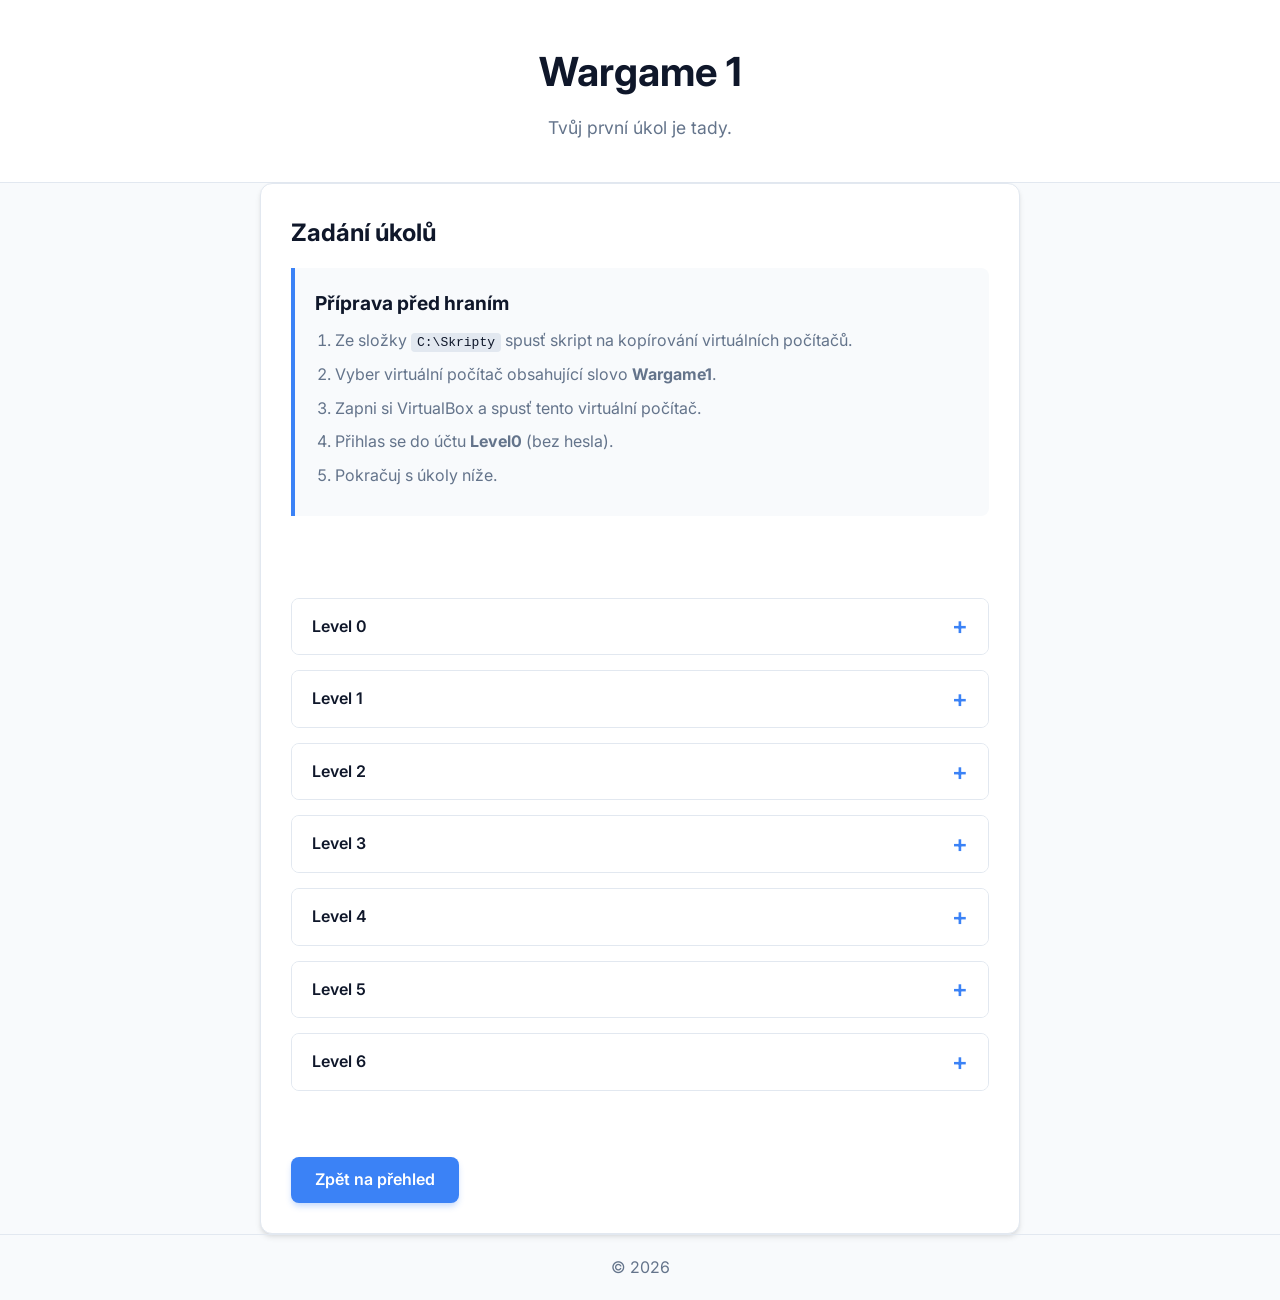
==== wargame1/index.html @ 3909fc96 "Initial commit" ====
<!DOCTYPE html>
<html lang="cs">

<head>
    <meta charset="UTF-8">
    <meta name="viewport" content="width=device-width, initial-scale=1.0">
    <title>Wargame 1</title>
    <link rel="stylesheet" href="../style.css">
    <link rel="preconnect" href="https://fonts.googleapis.com">
    <link rel="preconnect" href="https://fonts.gstatic.com" crossorigin>
    <link href="https://fonts.googleapis.com/css2?family=Inter:wght@400;500;600;700&display=swap" rel="stylesheet">
</head>

<body>
    <header>
        <div class="container">
            <h1>Wargame 1</h1>
            <p>Tvůj první úkol je tady.</p>
        </div>
    </header>

    <main class="container">
        <section class="tasks">
            <h2>Zadání úkolů</h2>
            
            <div class="setup-box">
                <h3>Příprava před hraním</h3>
                <ol>
                    <li>Ze složky <code>C:\Skripty</code> spusť skript na kopírování virtuálních počítačů.</li>
                    <li>Vyber virtuální počítač obsahující slovo <strong>Wargame1</strong>.</li>
                    <li>Zapni si VirtualBox a spusť tento virtuální počítač.</li>
                    <li>Přihlas se do účtu <strong>Level0</strong> (bez hesla).</li>
                    <li>Pokračuj s úkoly níže.</li>
                </ol>
            </div>

            <br><br>
            <!-- Kontejner, kam se pomocí JavaScriptu vygenerují úkoly -->
            <div id="tasks-container"></div>

            <br><br>
            <a href="../index.html" class="btn">Zpět na přehled</a>
        </section>
    </main>

    <!-- Načtení dat a skript pro vygenerování úkolů -->
    <script src="data.js"></script>
    <script>
        // Najdeme kontejner na stránce
        const container = document.getElementById('tasks-container');

        // Projdeme všechna data z data.js a pro každé vytvoříme HTML element
        wargame1Data.forEach(task => {
            const details = document.createElement('details');
            details.className = 'task-item';

            details.innerHTML = `
                <summary>${task.title}</summary>
                <div class="task-content">
                    <p>${task.description}</p>
                </div>
            `;

            container.appendChild(details);
        });
    </script>

    <footer>
        <div class="container">
            <p>&copy; 2026</p>
        </div>
    </footer>
</body>

</html>
---- style.css ----
/* CSS Proměnné pro moderní vzhled (Light/Dark mode připraveno) */
:root {
    --bg-color: #f8fafc;
    --text-color: #0f172a;
    --primary-color: #3b82f6;
    --secondary-color: #64748b;
    --card-bg: #ffffff;
    --border-color: #e2e8f0;
    --font-family: 'Inter', sans-serif;
}

/* Základní reset */
* {
    margin: 0;
    padding: 0;
    box-sizing: border-box;
}

body {
    font-family: var(--font-family);
    background-color: var(--bg-color);
    color: var(--text-color);
    line-height: 1.6;
    display: flex;
    flex-direction: column;
    min-height: 100vh;
}

/* Kontejner pro centrování obsahu */
.container {
    max-width: 800px;
    margin: 0 auto;
    padding: 0 20px;
    width: 100%;
}

/* Hlavička */
header {
    background-color: var(--card-bg);
    border-bottom: 1px solid var(--border-color);
    padding: 40px 0;
    text-align: center;
}

header h1 {
    font-size: 2.5rem;
    font-weight: 700;
    color: var(--text-color);
    margin-bottom: 10px;
}

header p {
    color: var(--secondary-color);
    font-size: 1.1rem;
}

/* Hlavní obsah */
main {
    flex: 1;
    padding: 40px 20px;
}

.tasks {
    background-color: var(--card-bg);
    border: 1px solid var(--border-color);
    border-radius: 12px;
    padding: 30px;
    box-shadow: 0 4px 6px -1px rgba(0, 0, 0, 0.1), 0 2px 4px -1px rgba(0, 0, 0, 0.06);
}

.tasks h2 {
    font-size: 1.5rem;
    margin-bottom: 15px;
    color: var(--text-color);
}

/* Patička */
footer {
    text-align: center;
    padding: 20px 0;
    color: var(--secondary-color);
    border-top: 1px solid var(--border-color);
}

/* Tlačítka */
.btn {
    display: inline-block;
    text-decoration: none;
    padding: 10px 24px;
    background-color: var(--primary-color);
    color: white;
    font-size: 1rem;
    font-weight: 600;
    font-family: inherit;
    border: none;
    border-radius: 8px;
    cursor: pointer;
    transition: all 0.2s ease;
    box-shadow: 0 4px 6px -1px rgba(59, 130, 246, 0.3);
}

.btn:hover {
    background-color: #2563eb; /* Tmavší modrá při najetí */
    transform: translateY(-2px); /* Mírné povyskočení */
    box-shadow: 0 6px 8px -1px rgba(59, 130, 246, 0.4);
}

.btn:active {
    transform: translateY(0);
}

/* --- Rozbalovací úkoly (Accordion) --- */
details.task-item {
    background-color: var(--bg-color);
    border: 1px solid var(--border-color);
    border-radius: 8px;
    margin-bottom: 15px;
    overflow: hidden;
    transition: all 0.3s ease;
}

/* Změna barvy rámečku po rozbalení */
details[open].task-item {
    border-color: var(--primary-color);
    box-shadow: 0 2px 4px rgba(59, 130, 246, 0.1);
}

details.task-item summary {
    padding: 15px 20px;
    font-weight: 600;
    cursor: pointer;
    background-color: var(--card-bg);
    list-style: none; /* Schová výchozí šipku v některých prohlížečích */
    display: flex;
    justify-content: space-between;
    align-items: center;
    color: var(--text-color);
}

details.task-item summary::-webkit-details-marker {
    display: none; /* Schová výchozí šipku v Safari/Chrome */
}

/* Vlastní ikonka plus/mínus na konci */
details.task-item summary::after {
    content: '+';
    font-size: 1.5rem;
    line-height: 1;
    color: var(--primary-color);
    transition: transform 0.2s;
}

details[open].task-item summary::after {
    content: '−'; /* Symbol mínus */
}

/* Obsah úkolu po rozbalení */
.task-content {
    padding: 20px;
    background-color: var(--card-bg);
    border-top: 1px solid var(--border-color);
    color: var(--secondary-color);
}

/* Instrukce pro přípravu hry */
.setup-box {
    background-color: var(--bg-color);
    border-left: 4px solid var(--primary-color);
    padding: 20px;
    margin-bottom: 30px;
    border-radius: 0 8px 8px 0;
}

.setup-box h3 {
    margin-bottom: 10px;
    color: var(--text-color);
    font-size: 1.2rem;
}

.setup-box ol {
    margin-left: 20px;
    color: var(--secondary-color);
}

.setup-box li {
    margin-bottom: 8px;
}

.setup-box code {
    background-color: #e2e8f0;
    padding: 2px 6px;
    border-radius: 4px;
    font-family: monospace;
    color: #0f172a;
}
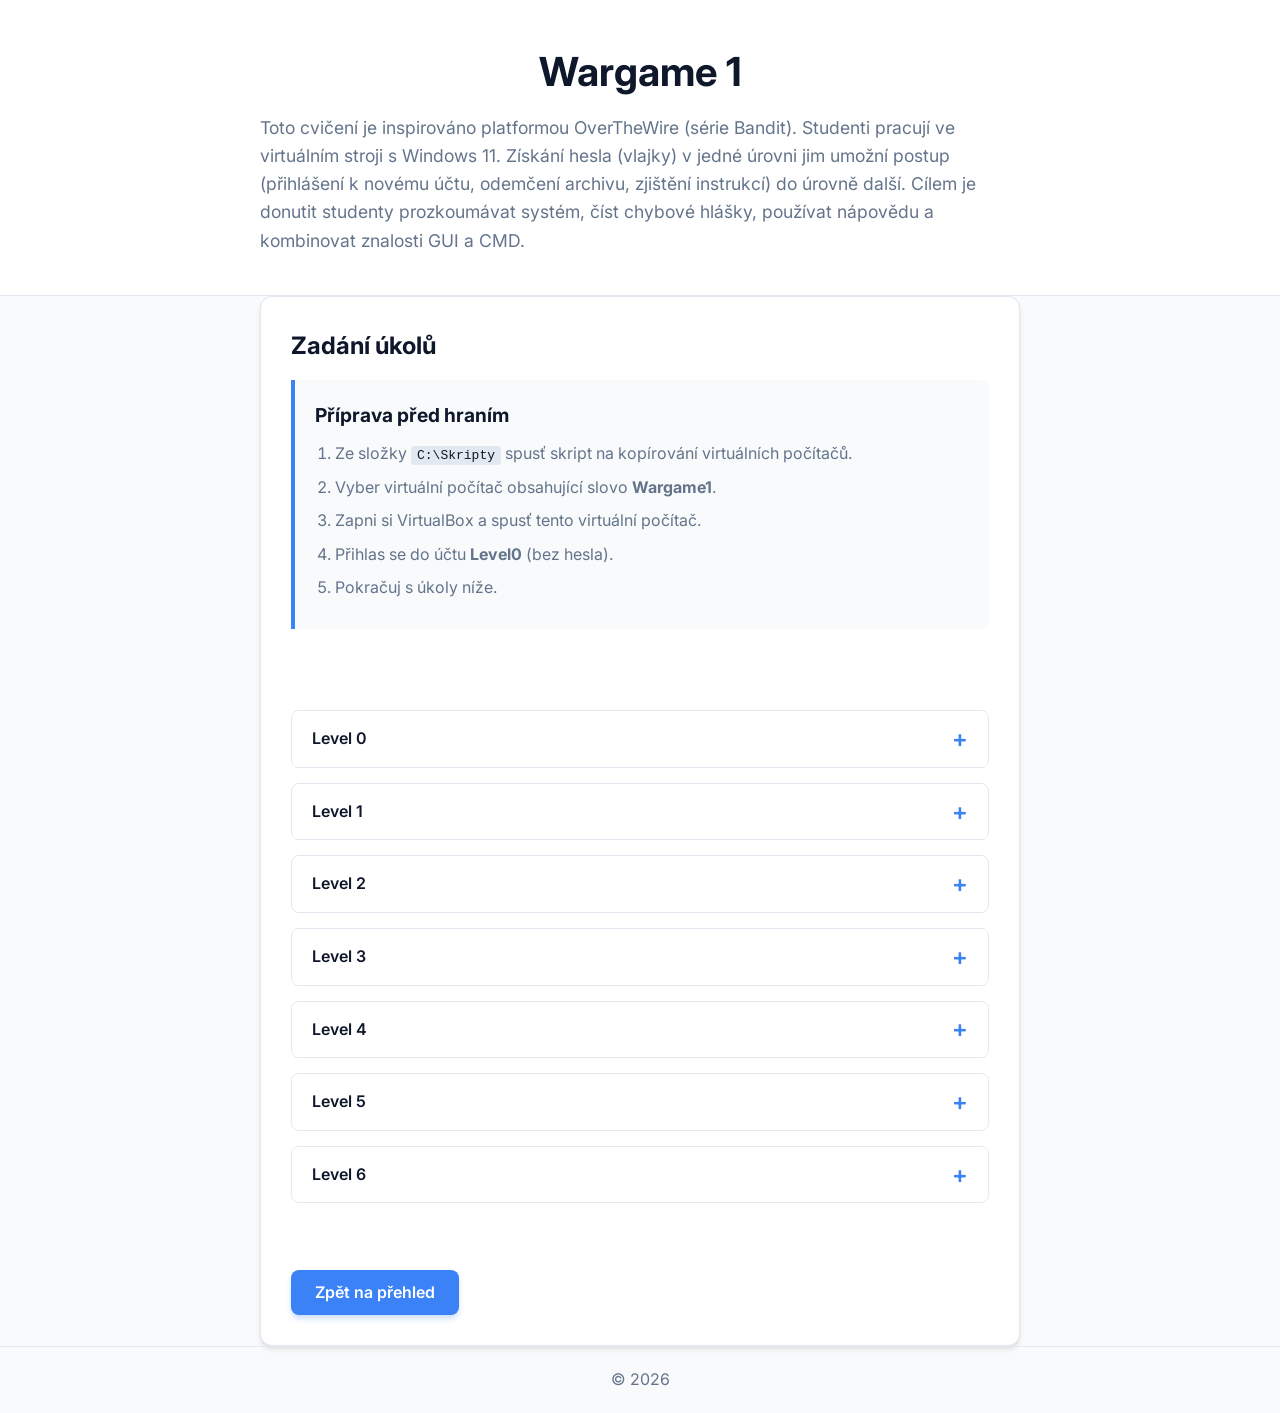
==== commit ee8619ba: "text update" ====
--- a/wargame1/index.html
+++ b/wargame1/index.html
@@ -15,14 +15,19 @@
     <header>
         <div class="container">
             <h1>Wargame 1</h1>
-            <p>Tvůj první úkol je tady.</p>
+            <p style="text-align: left;">Toto cvičení je inspirováno platformou OverTheWire (série Bandit). Studenti
+                pracují ve
+                virtuálním stroji
+                s Windows 11. Získání hesla (vlajky) v jedné úrovni jim umožní postup (přihlášení k novému účtu,
+                odemčení archivu, zjištění instrukcí) do úrovně další. Cílem je donutit studenty prozkoumávat systém,
+                číst chybové hlášky, používat nápovědu a kombinovat znalosti GUI a CMD.</p>
         </div>
     </header>
 
     <main class="container">
         <section class="tasks">
             <h2>Zadání úkolů</h2>
-            
+
             <div class="setup-box">
                 <h3>Příprava před hraním</h3>
                 <ol>
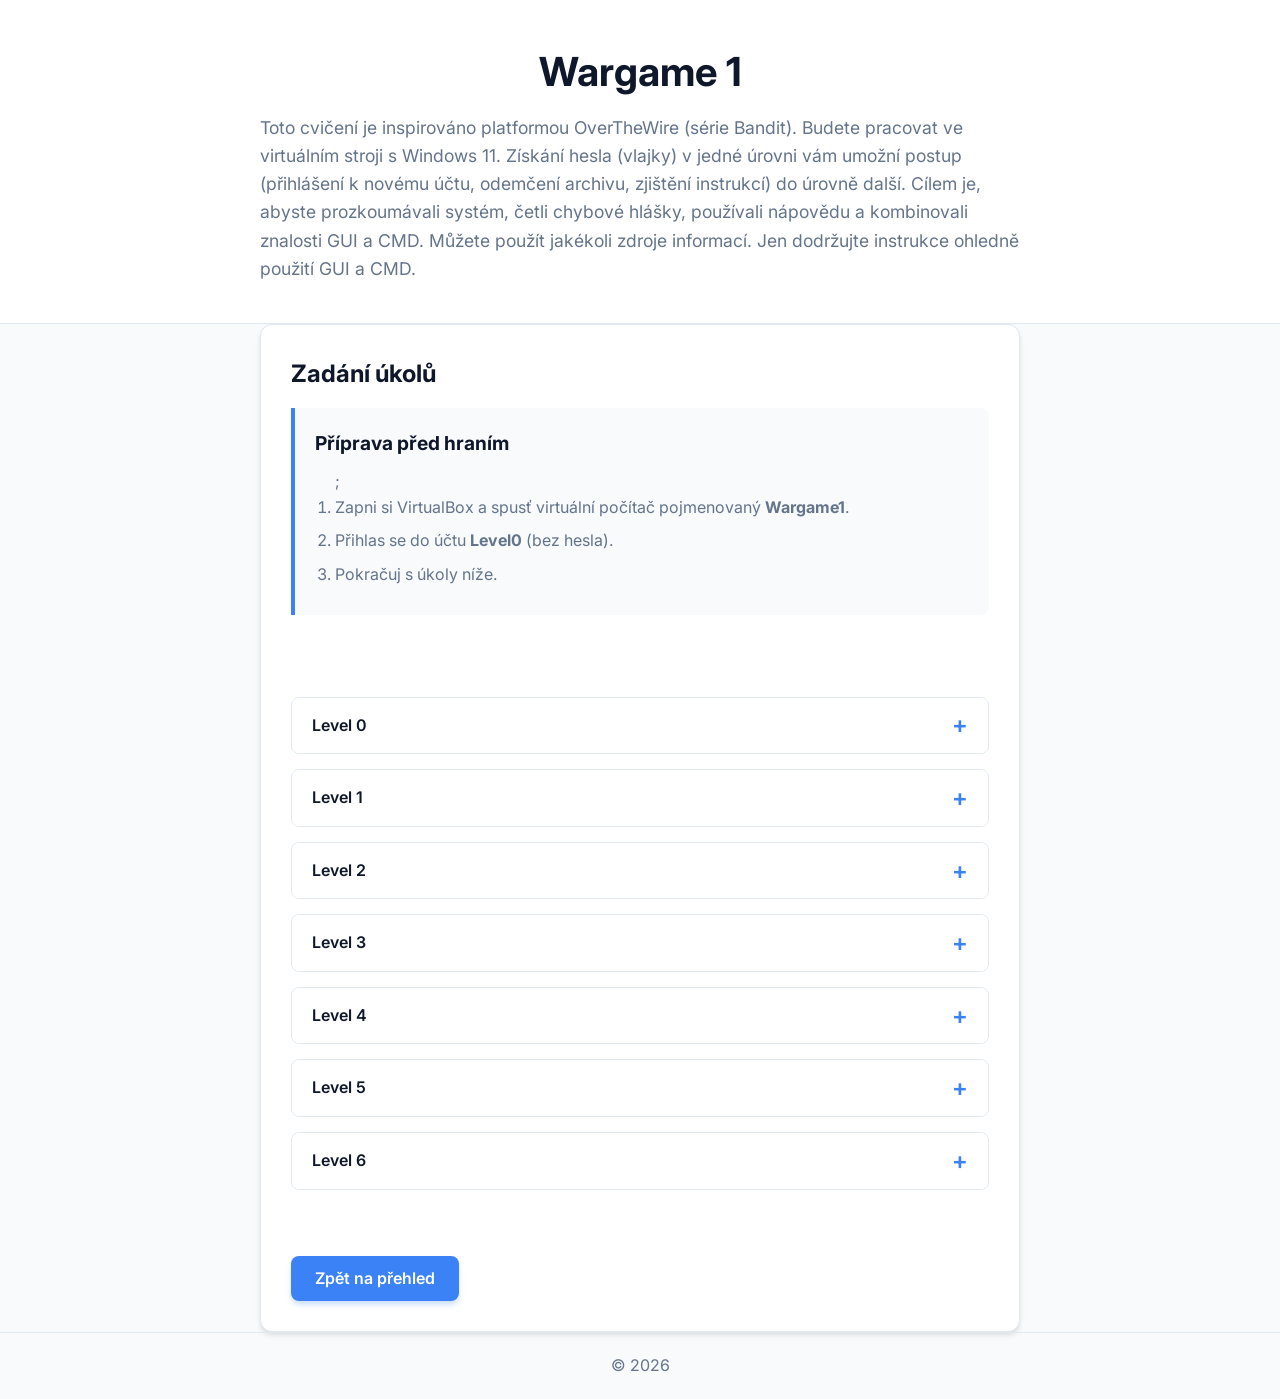
==== commit 733b530e: "texts udpate" ====
--- a/wargame1/index.html
+++ b/wargame1/index.html
@@ -15,14 +15,17 @@
     <header>
         <div class="container">
             <h1>Wargame 1</h1>
-            <p style="text-align: left;">Toto cvičení je inspirováno platformou OverTheWire (série Bandit). Studenti
-                pracují ve
+            <p style="text-align: left;">Toto cvičení je inspirováno platformou OverTheWire (série Bandit). Budete
+                pracovat ve
                 virtuálním stroji
-                s Windows 11. Získání hesla (vlajky) v jedné úrovni jim umožní postup (přihlášení k novému účtu,
-                odemčení archivu, zjištění instrukcí) do úrovně další. Cílem je donutit studenty prozkoumávat systém,
-                číst chybové hlášky, používat nápovědu a kombinovat znalosti GUI a CMD.</p>
+                s Windows 11. Získání hesla (vlajky) v jedné úrovni vám umožní postup (přihlášení k novému účtu,
+                odemčení archivu, zjištění instrukcí) do úrovně další. Cílem je, abyste prozkoumávali systém,
+                četli chybové hlášky, používali nápovědu a kombinovali znalosti GUI a CMD. Můžete použít jakékoli
+                zdroje informací. Jen dodržujte instrukce ohledně použití GUI a CMD.
+            </p>
         </div>
     </header>
+
 
     <main class="container">
         <section class="tasks">
@@ -30,10 +33,8 @@
 
             <div class="setup-box">
                 <h3>Příprava před hraním</h3>
-                <ol>
-                    <li>Ze složky <code>C:\Skripty</code> spusť skript na kopírování virtuálních počítačů.</li>
-                    <li>Vyber virtuální počítač obsahující slovo <strong>Wargame1</strong>.</li>
-                    <li>Zapni si VirtualBox a spusť tento virtuální počítač.</li>
+                <ol>;
+                    <li>Zapni si VirtualBox a spusť virtuální počítač pojmenovaný <strong>Wargame1</strong>.</li>
                     <li>Přihlas se do účtu <strong>Level0</strong> (bez hesla).</li>
                     <li>Pokračuj s úkoly níže.</li>
                 </ol>
@@ -63,6 +64,12 @@
                 <summary>${task.title}</summary>
                 <div class="task-content">
                     <p>${task.description}</p>
+                    ${task.help && task.help !== 'Není třeba nápověda' ? `
+                    <details class="help-box">
+                        <summary title="Zobrazit nápovědu">?</summary>
+                        <p>${task.help}</p>
+                    </details>
+                    ` : ''}
                 </div>
             `;
 
--- a/style.css
+++ b/style.css
@@ -193,3 +193,45 @@
     font-family: monospace;
     color: #0f172a;
 }
+
+/* Nápověda uvnitř úkolu */
+details.help-box {
+    margin-top: 15px;
+}
+
+details.help-box summary {
+    display: inline-block;
+    width: 32px;
+    height: 32px;
+    line-height: 32px;
+    text-align: center;
+    border-radius: 50%;
+    background-color: var(--secondary-color);
+    color: white;
+    font-weight: bold;
+    cursor: pointer;
+    font-size: 1.1rem;
+    padding: 0;
+    transition: background-color 0.2s, transform 0.2s;
+    list-style: none;
+}
+
+details.help-box summary:hover {
+    background-color: var(--primary-color);
+    transform: scale(1.1);
+}
+
+details.help-box summary::after {
+    display: none;
+}
+
+details.help-box p {
+    margin-top: 10px;
+    padding: 12px 15px;
+    background-color: #f1f5f9;
+    border-left: 3px solid #f59e0b;
+    border-radius: 6px;
+    font-size: 0.9rem;
+    color: #334155;
+    font-family: 'Inter', monospace;
+}
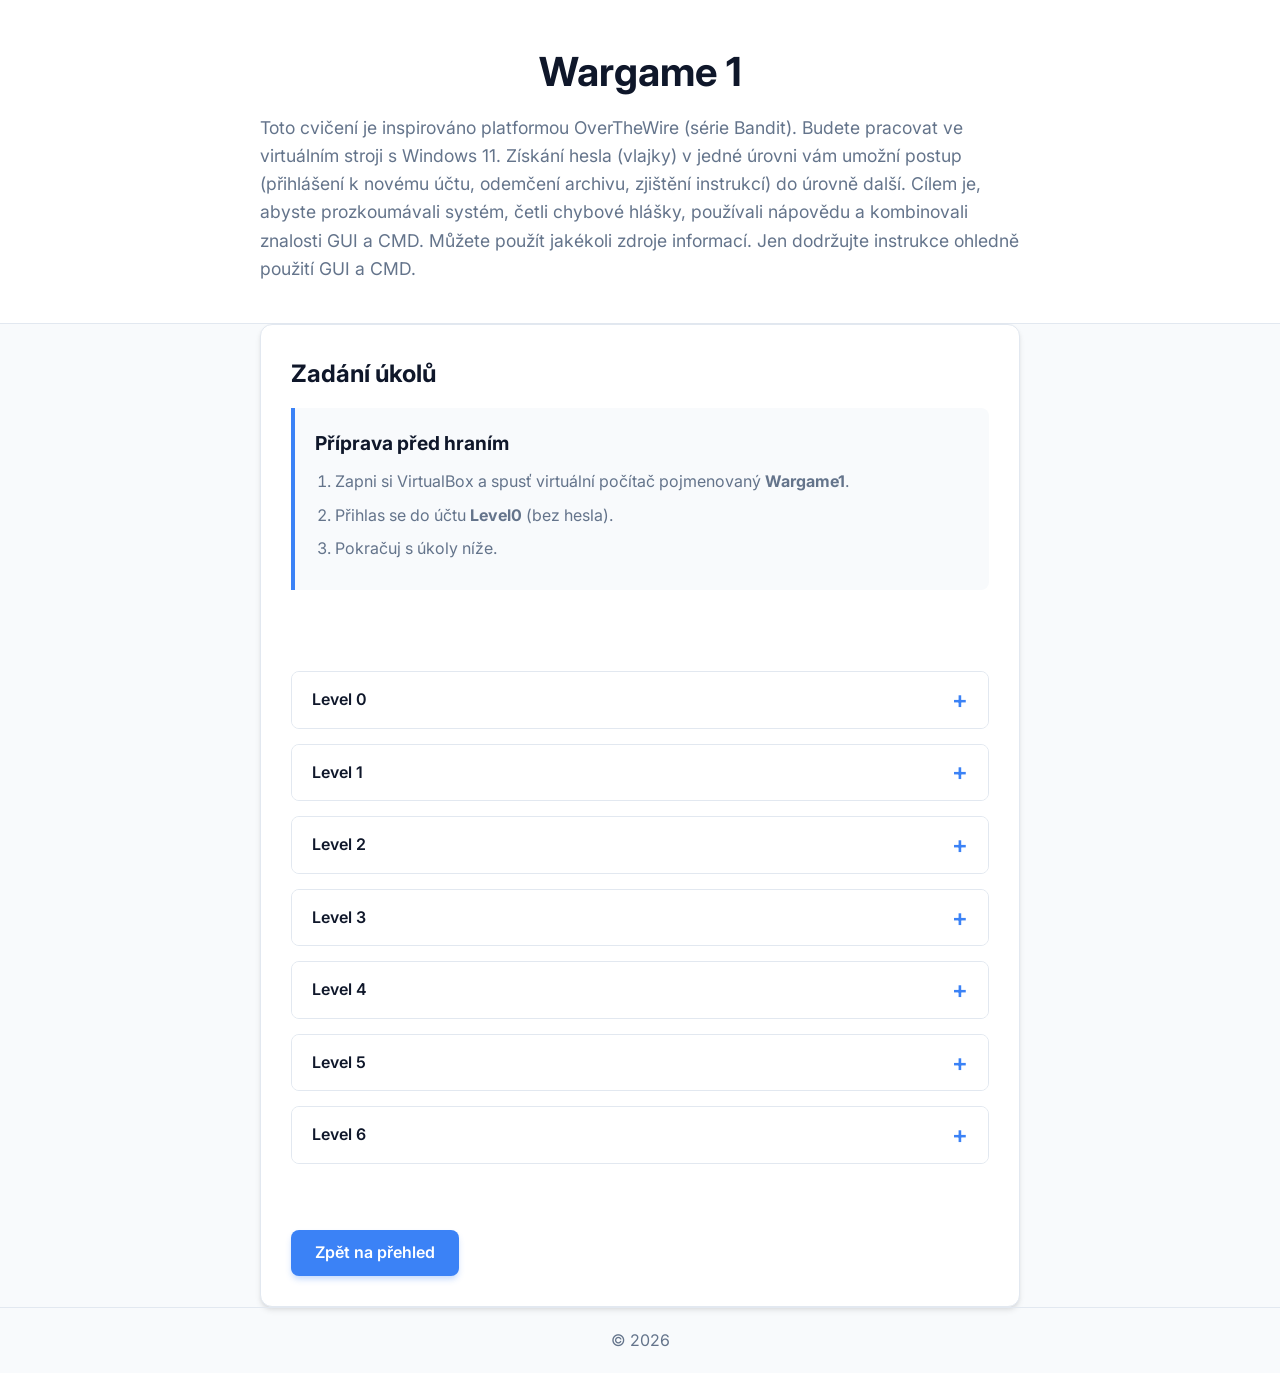
==== commit a3eabd2d: "Update" ====
--- a/wargame1/index.html
+++ b/wargame1/index.html
@@ -33,7 +33,7 @@
 
             <div class="setup-box">
                 <h3>Příprava před hraním</h3>
-                <ol>;
+                <ol>
                     <li>Zapni si VirtualBox a spusť virtuální počítač pojmenovaný <strong>Wargame1</strong>.</li>
                     <li>Přihlas se do účtu <strong>Level0</strong> (bez hesla).</li>
                     <li>Pokračuj s úkoly níže.</li>
